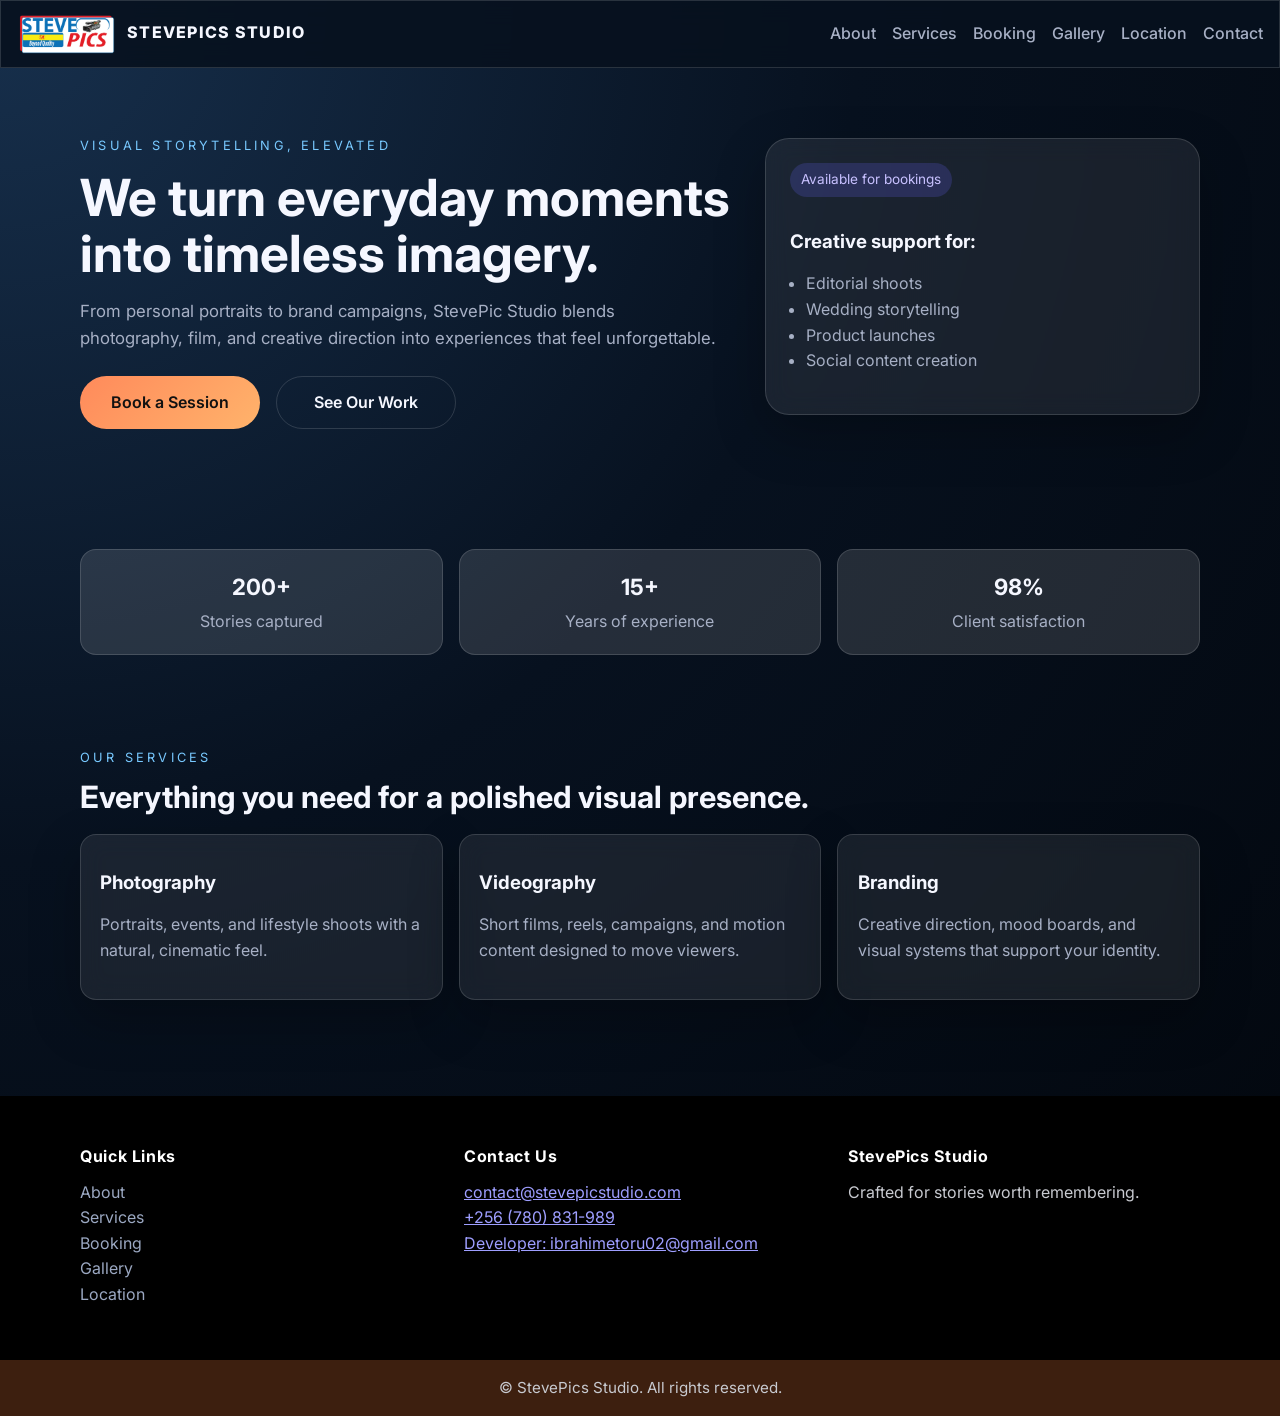
==== index.html @ 47b2e2d0 "Add files via upload" ====
<!DOCTYPE html>
<html lang="en">
  <head>
    <meta charset="UTF-8" />
    <meta name="viewport" content="width=device-width, initial-scale=1.0" />
    <title>StevePics Studio</title>
    <meta
      name="description"
      content="StevePic Studio creates vivid photography, cinematic video, and bold visual branding."
    />
    <link rel="preconnect" href="https://fonts.googleapis.com" />
    <link rel="preconnect" href="https://fonts.gstatic.com" crossorigin />
    <link
      href="https://fonts.googleapis.com/css2?family=Inter:wght@400;500;600;700;800&display=swap"
      rel="stylesheet"
    />
    <link rel="stylesheet" href="styles.css" />
  </head>
  <body class="page-home">
    <header id="top" class="hero">
      <nav class="nav container" aria-label="Primary navigation">
        <a class="brand" href="#top"><img src="logo.png" alt="StevePics Studio logo" class="logo"/>StevePics Studio</a>
        <button class="menu-toggle" aria-label="Toggle navigation" aria-expanded="false">
          <span></span>
          <span></span>
          <span></span>
        </button>
        <div class="nav-links">
          <a href="about.html">About</a>
          <a href="services.html">Services</a>
          <a href="booking.html">Booking</a>
          <a href="gallery.html">Gallery</a>
          <a href="location.html">Location</a>
          <a href="contact.html">Contact</a>
        </div>
      </nav>

      <div class="container hero-content">
        <div class="hero-copy">
          <p class="eyebrow">Visual storytelling, elevated</p>
          <h1>We turn everyday moments into timeless imagery.</h1>
          <p class="hero-text">
            From personal portraits to brand campaigns, StevePic Studio blends photography,
            film, and creative direction into experiences that feel unforgettable.
          </p>
          <div class="hero-actions">
            <a class="btn btn-primary" href="booking.html">Book a Session</a>
            <a class="btn btn-secondary" href="gallery.html">See Our Work</a>
          </div>
        </div>

        <div class="hero-card" aria-label="Studio highlights">
          <div class="card-pill">Available for <span id="year"></span>  bookings</div>
          <h3>Creative support for:</h3>
          <ul>
            <li>Editorial shoots</li>
            <li>Wedding storytelling</li>
            <li>Product launches</li>
            <li>Social content creation</li>
          </ul>
        </div>
      </div>
    </header>

    <main>
      <section class="section container stats">
        <div>
          <strong>200+</strong>
          <span>Stories captured</span>
        </div>
        <div>
          <strong>15+</strong>
          <span>Years of experience</span>
        </div>
        <div>
          <strong>98%</strong>
          <span>Client satisfaction</span>
        </div>
      </section>

      <section id="services" class="section container">
        <div class="section-heading">
          <p class="eyebrow">Our services</p>
          <h2>Everything you need for a polished visual presence.</h2>
        </div>
        <div class="card-grid">
          <article class="info-card">
            <h3>Photography</h3>
            <p>Portraits, events, and lifestyle shoots with a natural, cinematic feel.</p>
          </article>
          <article class="info-card">
            <h3>Videography</h3>
            <p>Short films, reels, campaigns, and motion content designed to move viewers.</p>
          </article>
          <article class="info-card">
            <h3>Branding</h3>
            <p>Creative direction, mood boards, and visual systems that support your identity.</p>
          </article>
        </div>
      </section>

      <!-- Portfolio section removed per request; work is showcased on the Gallery page -->

    </main>

   <footer class="footer">
  <div class="container footer-content">
    <div class="footer-grid">
      <div>
        <div class="footer-heading">Quick Links</div>
        <div class="footer-links">
          <a href="about.html">About</a><br />
          <a href="services.html">Services</a><br />
          <a href="booking.html">Booking</a><br />
          <a href="gallery.html">Gallery</a><br />
          <a href="location.html">Location</a>
        </div>
      </div>
      <div>
        <div class="footer-heading">Contact Us</div>
        <div>
          <a href="mailto:contact@stevepicstudio.com">contact@stevepicstudio.com</a><br />
          <a href="https://wa.me/+256780831989" target="_blank" rel="noopener noreferrer">+256 (780) 831-989</a><br />
          <a href="mailto:ibrahimetoru02@gmail.com">Developer: ibrahimetoru02@gmail.com</a>
        </div>
      </div>
      <div>
        <div class="footer-heading">StevePics Studio</div>
        <div>Crafted for stories worth remembering.</div>
      </div>
    </div>
  </div>
      <div class="footer-bottom">
        &copy; <span id="year"></span> StevePics Studio. All rights reserved.
      </div>
---- styles.css ----
:root {
  color-scheme: dark;
  --bg: #07111f;
  --panel: rgba(255, 255, 255, 0.08);
  --panel-strong: rgba(255, 255, 255, 0.12);
  --text: #f5f7ff;
  --muted: #a7b0c5;
  --accent: #ff8a5b;
  --accent-2: #6c63ff;
  --border: rgba(255, 255, 255, 0.14);
}

* {
  box-sizing: border-box;
}

html,
body {
  min-height: 100%;
}

body {
  margin: 0;
  display: flex;
  flex-direction: column;
  min-height: 100vh;
  font-family: 'Inter', sans-serif;
  color: var(--text);
  background: radial-gradient(circle at top left, #17304d 0%, var(--bg) 45%, #02060c 100%);
  line-height: 1.6;
}

main {
  flex: 1;
  padding-bottom: 3rem;
}

img {
  max-width: 100%;
 
  
}

.container {
  width: min(1120px, calc(100% - 2rem));
  margin: 0 auto;
}

.hero {
  padding: 0 0 4.5rem;
  margin-top: 0;
}

.nav {
  display: flex;
  justify-content: space-between;
  align-items: center;
  padding: 0.8rem 1rem;
  border: 1px solid var(--border);
  border-radius: 0;
  background: rgba(7, 17, 31, 0.9);
  backdrop-filter: blur(12px);
}

/* Make the nav full width while keeping inner container spacing */
.nav.container {
  width: 100%;
  max-width: none;
  margin: 0;
  padding-left: 1rem;
  padding-right: 1rem;
  border-radius: 0;
}

.page-home .nav {
  background: rgba(7, 17, 31, 0.9);
}

.page-about .nav {
  background: rgba(30, 40, 55, 0.95);
}

.page-services .nav {
  background: rgba(20, 30, 45, 0.95);
}

.page-booking .nav {
  background: rgba(18, 24, 40, 0.95);
}

.page-gallery .nav {
  background: rgba(12, 20, 30, 0.95);
}

.brand {
  color: var(--text);
  text-decoration: none;
  font-weight: 800;
  letter-spacing: 0.08em;
  text-transform: uppercase;
}

.brand img,
.logo {
  height:40px;
  display: inline-block;
  vertical-align: middle;
  margin-right: 0.6rem;
}

.nav-links {
  display: flex;
  gap: 1rem;
  align-items: center;
}

.nav-links a {
  color: var(--muted);
  text-decoration: none;
  font-weight: 500;
  transition: color 180ms ease;
}

.nav-links a:hover {
  color: var(--text);
}

.nav-links a.active {
  background: #000;
  color: #fff;
  font-weight: 700;
  padding: 0.55rem 0.9rem;
  border-radius: 0.75rem;
}

.menu-toggle {
  display: none;
  flex-direction: column;
  gap: 0.24rem;
  border: 0;
  background: transparent;
  padding: 0.25rem;
  cursor: pointer;
}

.menu-toggle span {
  width: 1.4rem;
  height: 2px;
  background: var(--text);
  display: block;
}

.hero-content {
  display: grid;
  grid-template-columns: 1.2fr 0.8fr;
  gap: 2rem;
  align-items: center;
  padding-top: 3.5rem;
}

.eyebrow {
  text-transform: uppercase;
  letter-spacing: 0.25em;
  font-size: 0.8rem;
  color: #78c9ff;
  margin-bottom: 0.75rem;
}

h1,
h2,
h3 {
  line-height: 1.1;
}

h1 {
  font-size: clamp(2.2rem, 4vw, 4rem);
  margin: 0 0 1rem;
}

.hero-text {
  font-size: 1.05rem;
  color: var(--muted);
  max-width: 640px;
}

.hero-actions {
  display: flex;
  gap: 1rem;
  flex-wrap: wrap;
  margin-top: 1.5rem;
}

.btn {
  display: inline-flex;
  width: auto;
  min-width: 180px;
  padding: 0.8rem 1.2rem;
  justify-content: center;
  align-items: center;
  border-radius: 999px;
  text-align: center;
  text-decoration: none;
  font-weight: 600;
  transition: transform 200ms ease, background 200ms ease;
}
.form-control{
  height: 50px;
  padding: 10px;
  font-size: 16px;
}

.btn:hover {
  transform: translateY(-2px);
}

@media (max-width: 500px) {
  .btn {
    width: 100%;
    max-width: 100%;
  }
}

.btn-primary {
  background: linear-gradient(135deg, var(--accent), #ffb36b);
  color: #111;
}
.btn-primary:hover {
  background: linear-gradient(135deg, #81b604, var(--accent));
}
.btn-secondary {
  background: transparent;
  color: var(--text);
  border: 1px solid var(--border);
}

.hero-card,
.info-card,
.portfolio-card,
.contact-form {
  background: var(--panel);
  border: 1px solid var(--border);
  box-shadow: 0 20px 50px rgba(0, 0, 0, 0.25);
  backdrop-filter: blur(12px);
}

.hero-card {
  padding: 1.5rem;
  border-radius: 1.5rem;
}

.card-pill {
  display: inline-block;
  padding: 0.4rem 0.7rem;
  border-radius: 999px;
  background: rgba(108, 99, 255, 0.2);
  color: #c8c1ff;
  font-size: 0.85rem;
  margin-bottom: 1rem;
}

.hero-card ul {
  padding-left: 1rem;
  color: var(--muted);
}

.section {
  padding: 2rem 0 3rem;
}

.stats {
  display: grid;
  grid-template-columns: repeat(3, 1fr);
  gap: 1rem;
  margin-top: 1rem;
}

.stats > div {
  padding: 1.2rem;
  border-radius: 1rem;
  background: var(--panel-strong);
  border: 1px solid var(--border);
  text-align: center;
}

.stats strong {
  display: block;
  font-size: 1.4rem;
  margin-bottom: 0.25rem;
}

.stats span {
  color: var(--muted);
}

.section-heading {
  margin-bottom: 1.25rem;
}

.section-heading h2 {
  font-size: clamp(1.5rem, 2.4vw, 2.2rem);
  margin: 0;
}

.card-grid,
.portfolio-grid {
  display: grid;
  grid-template-columns: repeat(3, 1fr);
  gap: 1rem;
}

.service-highlight-section {
  margin-top: 2rem;
}

.service-highlight-grid {
  display: grid;
  grid-template-columns: minmax(0, 1.1fr) minmax(0, 0.9fr);
  gap: 1.5rem;
  align-items: center;
}




/* banner image */
.service-highlight-image img {

  height: 400px;
  border-radius: 10px;
  display: block;
  box-shadow: 0 20px 50px rgba(0, 0, 0, 0.25);
  object-fit: contain;
}

.service-highlight-grid ul {
  list-style: disc inside;
  margin-top: 1rem;
  color: var(--muted);
}

.info-card,
.portfolio-card {
  padding: 1.2rem;
  border-radius: 1rem;
}

.map-container {
  margin-top: 1.5rem;
  border: 1px solid rgba(255, 255, 255, 0.12);
  border-radius: 1rem;
  overflow: hidden;
  background: rgba(0, 0, 0, 0.8);
}

.map-container iframe {
  width: 100%;
  min-height: 420px;
  border: 0;
  display: block;
}

.info-card p,
.portfolio-card p {
  color: var(--muted);
}

.contact {
  display: grid;
  gap: 1rem;
}

.contact-form {
  display: grid;
  gap: 0.9rem;
  padding: 1.2rem;
  border-radius: 1rem;
}

.contact-form input,
.contact-form textarea {
  border: 1px solid var(--border);
  border-radius: 0.8rem;
  padding: 0.85rem 1rem;
  background: rgba(255, 255, 255, 0.04);
  color: var(--text);
  font: inherit;
}

.contact-form input:focus,
.contact-form textarea:focus {
  outline: 2px solid rgba(255, 138, 91, 0.45);
  border-color: var(--accent);
}

.contact-form input::placeholder,
.contact-form textarea::placeholder {
  color: #9ba8c2;
}

.form-message {
  min-height: 1.2rem;
  margin: 0;
  font-size: 0.95rem;
}

.form-message.success {
  color: #8dffb2;
}

.form-message.error {
  color: #ff9b9b;
}

.form-message.info {
  color: #b7cdff;
}

/* Contact icons removed per user preference; text links are used instead */

.reveal {
  opacity: 0;
  transform: translateY(20px);
  transition: opacity 600ms ease, transform 600ms ease;
}

.reveal.is-visible {
  opacity: 1;
  transform: translateY(0);
}

.back-to-top {
  position: fixed;
  right: 1rem;
  bottom: 1rem;
  border: 0;
  border-radius: 999px;
  width: 2.8rem;
  height: 2.8rem;
  background: linear-gradient(135deg, var(--accent), var(--accent-2));
  color: white;
  cursor: pointer;
  font-size: 1.2rem;
  box-shadow: 0 12px 24px rgba(0, 0, 0, 0.3);
  opacity: 0;
  pointer-events: none;
  transition: opacity 220ms ease, transform 220ms ease;
}

.back-to-top.show {
  opacity: 1;
  pointer-events: auto;
}

.back-to-top:hover {
  transform: translateY(-2px);
}

.footer {
  padding: 3rem 0 0;
  color: #c8cad0;
  background: #000;
  text-align: left;
  margin-top: auto;
}

.footer .footer-content {
  padding: 0 0 2rem;
}

.footer .footer-grid {
  display: grid;
  grid-template-columns: repeat(3, minmax(0, 1fr));
  gap: 2rem;
  align-items: start;
}

.footer .footer-heading {
  color: #fff;
  font-weight: 700;
  margin-bottom: 0.65rem;
  letter-spacing: 0.04em;
}

.footer .footer-links a,
.footer .footer-links a:visited {
  color: #9ba8c2;
  text-decoration: none;
}

.footer .footer-links a:hover {
  color: #fff;
}

.footer small,
.footer p,
.footer div {
  color: #c8cad0;
}

.footer-bottom {
  background: #3d1f0f;
  padding: 1rem 0;
  text-align: center;
  color: #f4e7d3;
  font-size: 0.95rem;
  margin-top: 20px;
  margin-bottom: 0;
}

.footer-bottom a {
  color: #f4e7d3;
  text-decoration: none;
}

@media (max-width: 820px) {
  .footer .footer-grid {
    grid-template-columns: 1fr;
  }
}

@media (max-width: 820px) {
  .hero-content,
  .card-grid,
  .portfolio-grid,
  .stats,
  .service-highlight-grid {
    grid-template-columns: 1fr;
  }

  .service-highlight-image {
    order: 2;
    width: 100%;
  }

  .service-highlight-image img {
    width: 100%;
    max-height: 420px;
    object-fit: cover;
  }

  .nav {
    border-radius: 1rem;
    flex-direction: column;
    gap: 0.7rem;
  }

  .menu-toggle {
    display: flex;
  }

  .nav {
    align-items: center;
    justify-content: space-between;
    position: relative;
    z-index: 9998;
  }

  .nav-links {
    display: none;
    position: fixed;
    top: 0;
    left: 0;
    width: 100%;
    height: 75vh;
    padding: 4.5rem 1.5rem 1.5rem;
    flex-direction: column;
    gap: 1rem;
    align-items: stretch;
    background: rgba(0, 0, 0, 0.95);
    z-index: 100000;
    overflow-y: auto;
    border-bottom-left-radius: 1.2rem;
    border-bottom-right-radius: 1.2rem;
  }

  .nav-panel {
    width: 100%;
    padding: 0;
    flex-direction: column;
    gap: 1rem;
    background: transparent;
    border: none;
    box-shadow: none;
    position: relative;
    z-index: 100001;
    overflow: visible;
  }

  .nav-links.open {
    display: flex;
  }

  .nav-links a {
    width: 100%;
    padding: 0.85rem 1rem;
    border-radius: 0.85rem;
    background: rgba(255, 255, 255, 0.04);
  }

  .nav-links a.active,
  .nav-links a:hover {
    background: rgba(255, 255, 255, 0.12);
  }
}
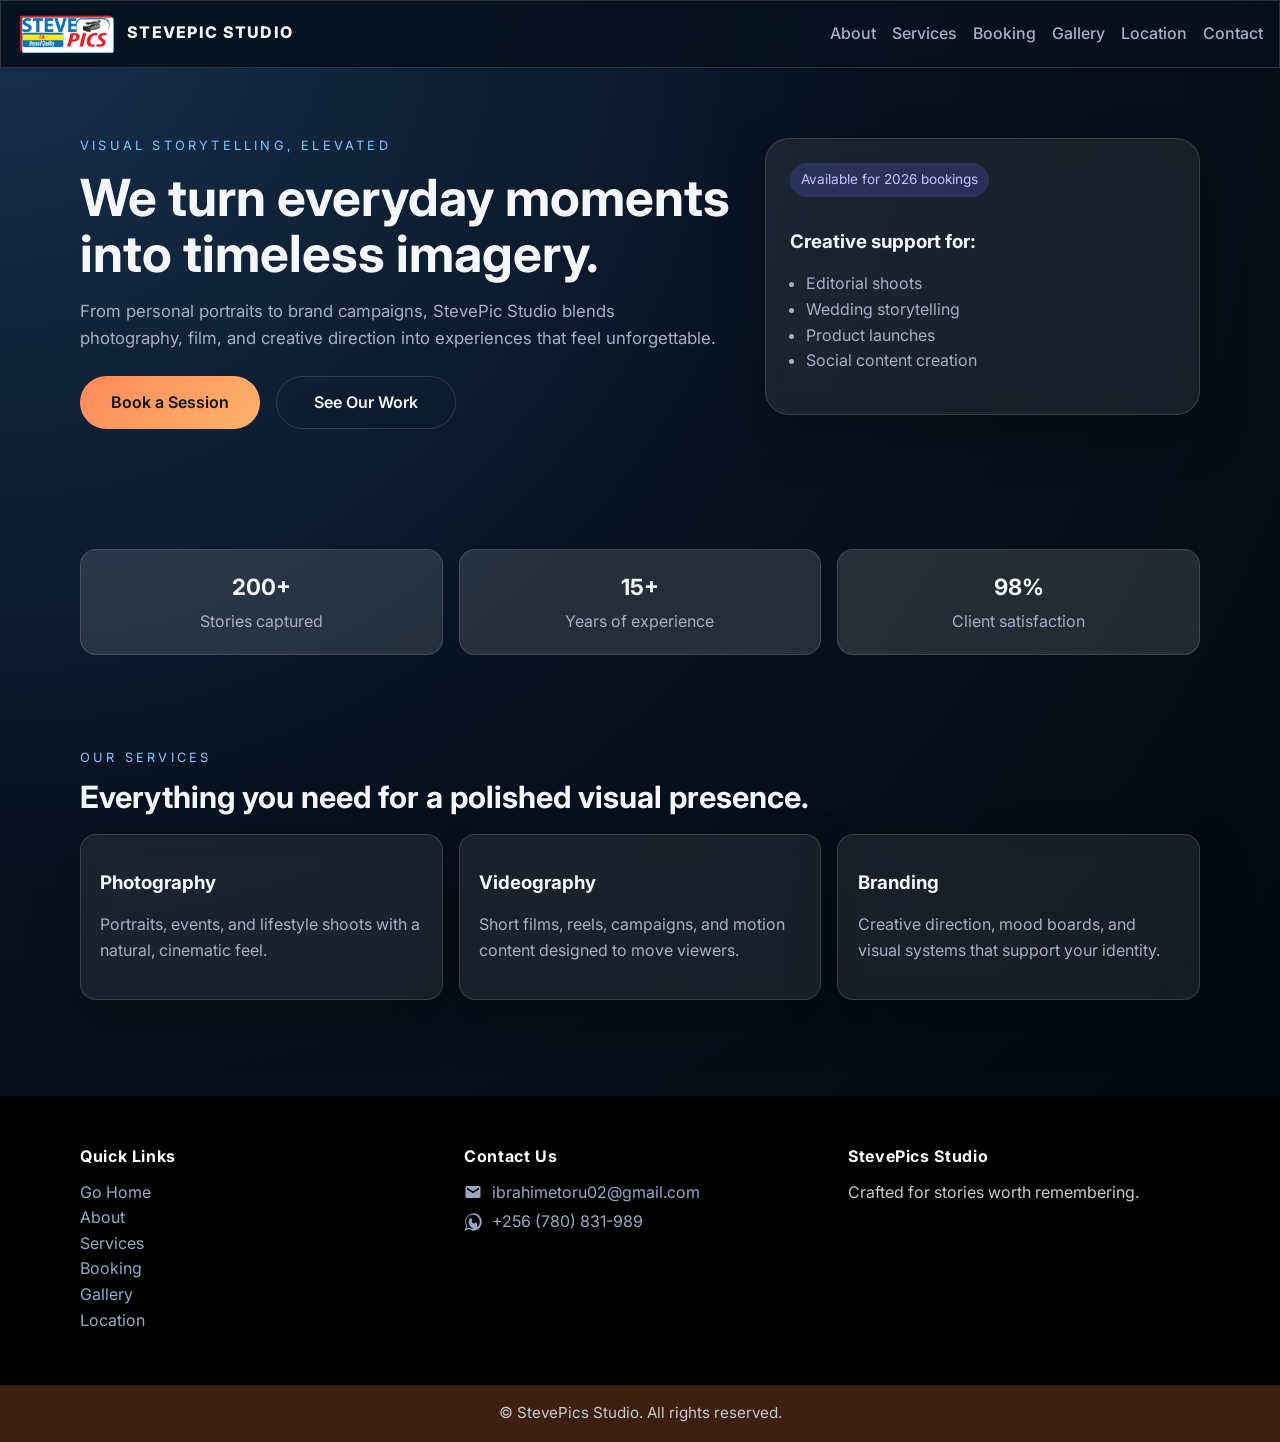
==== commit 371308ce: "Add files via upload" ====
--- a/index.html
+++ b/index.html
@@ -19,7 +19,8 @@
   <body class="page-home">
     <header id="top" class="hero">
       <nav class="nav container" aria-label="Primary navigation">
-        <a class="brand" href="#top"><img src="logo.png" alt="StevePics Studio logo" class="logo"/>StevePics Studio</a>
+        <a class="brand" href="#top">
+         <img src="stevePics studio lira logo.png" alt="StevePic Studio logo" class="logo"/>StevePic Studio</a>
         <button class="menu-toggle" aria-label="Toggle navigation" aria-expanded="false">
           <span></span>
           <span></span>
@@ -103,33 +104,52 @@
 
     </main>
 
-   <footer class="footer">
-  <div class="container footer-content">
-    <div class="footer-grid">
-      <div>
-        <div class="footer-heading">Quick Links</div>
-        <div class="footer-links">
-          <a href="about.html">About</a><br />
-          <a href="services.html">Services</a><br />
-          <a href="booking.html">Booking</a><br />
-          <a href="gallery.html">Gallery</a><br />
-          <a href="location.html">Location</a>
+ <footer class="footer">
+      <div class="container footer-content">
+        <div class="footer-grid">
+          <div>
+            <div class="footer-heading">Quick Links</div>
+            <div class="footer-links">
+              <a href="index.html">Go Home</a><br />
+              <a href="about.html">About</a><br />
+              <a href="services.html">Services</a><br />
+              <a href="booking.html">Booking</a><br />
+              <a href="gallery.html">Gallery</a><br>
+              <a href="location.html">Location</a>
+            </div>
+          </div>
+          <div>
+           <div class="footer-heading">Contact Us</div>
+              <div class="contact-info">
+                <a class="contact-item" href="mailto:ibrahimetoru02@gmail.com">
+                  <span class="icon" aria-hidden="true">
+                    <svg viewBox="0 0 24 24" xmlns="http://www.w3.org/2000/svg" aria-hidden="true" focusable="false">
+                      <path d="M20 4H4a2 2 0 0 0-2 2v12a2 2 0 0 0 2 2h16a2 2 0 0 0 2-2V6a2 2 0 0 0-2-2zm0 4.5-8 5-8-5V6l8 5 8-5v2.5z"/>
+                    </svg>
+                  </span>
+                  <span class="contact-text">ibrahimetoru02@gmail.com</span>
+                </a><br />
+                <a class="contact-item" href="https://wa.me/256780831989" target="_blank" rel="noopener noreferrer">
+                  <span class="icon" aria-hidden="true">
+                    <svg viewBox="0 0 24 24" xmlns="http://www.w3.org/2000/svg" aria-hidden="true" focusable="false">
+                      <path d="M20.52 3.48A11.86 11.86 0 0 0 12 .5 11.6 11.6 0 0 0 1.5 11.6c0 2.07.54 4 1.5 5.73L.5 23.5l6.5-2.2A11.6 11.6 0 0 0 12 23.5c6.4 0 11.63-5.2 11.63-11.6 0-3.1-1.22-5.9-3.11-7.78zM12 21a9.3 9.3 0 0 1-4.68-1.28l-.34-.2-3.86 1.31 1.32-3.76-.22-.36A9.2 9.2 0 1 1 21 12 9.27 9.27 0 0 1 12 21zm5.2-7.3c-.28-.14-1.66-.82-1.92-.91s-.42-.14-.6.14-.69.91-.85 1.1-.31.21-.59.07a6.2 6.2 0 0 1-1.82-1.12 6.98 6.98 0 0 1-1.29-1.61c-.14-.28 0-.43.11-.56.11-.11.28-.31.42-.47.14-.16.19-.28.28-.47.09-.19 0-.35-.07-.49s-.6-1.46-.82-2c-.22-.53-.43-.46-.6-.47-.14 0-.31 0-.47 0s-.49.07-.75.35a3.2 3.2 0 0 0-1 1.2c-.35.61-1.02 1.84-1.02 3.45s1.05 4 1.2 4.28c.14.28 2.07 3.3 5.02 4.62 2.95 1.31 2.95.87 3.48.81.53-.07 1.66-.68 1.9-1.33.22-.61.22-1.13.15-1.24-.07-.11-.28-.16-.56-.3z"/>
+                    </svg>
+                  </span>
+                  <span class="contact-text">+256 (780) 831-989</span>
+                </a>
+              </div>
+          </div>
+          <div>
+            <div class="footer-heading">StevePics Studio</div>
+            <div>Crafted for stories worth remembering.</div>
+          </div>
         </div>
       </div>
-      <div>
-        <div class="footer-heading">Contact Us</div>
-        <div>
-          <a href="mailto:contact@stevepicstudio.com">contact@stevepicstudio.com</a><br />
-          <a href="https://wa.me/+256780831989" target="_blank" rel="noopener noreferrer">+256 (780) 831-989</a><br />
-          <a href="mailto:ibrahimetoru02@gmail.com">Developer: ibrahimetoru02@gmail.com</a>
-        </div>
-      </div>
-      <div>
-        <div class="footer-heading">StevePics Studio</div>
-        <div>Crafted for stories worth remembering.</div>
-      </div>
-    </div>
-  </div>
       <div class="footer-bottom">
         &copy; <span id="year"></span> StevePics Studio. All rights reserved.
       </div>
+    </footer>
+
+  <script src="script.js"></script>
+</body>
+</html>
--- a/styles.css
+++ b/styles.css
@@ -386,6 +386,25 @@
   font: inherit;
 }
 
+.contact-form .date-field {
+  display: flex;
+  align-items: center;
+  gap: 0.75rem;
+  width: 100%;
+  flex-wrap: nowrap;
+}
+
+.contact-form .date-label {
+  color: #9ba8c2;
+  font-size: 0.95rem;
+  white-space: nowrap;
+}
+
+.contact-form .date-field input {
+  flex: 1;
+  min-width: 0;
+}
+
 .contact-form input:focus,
 .contact-form textarea:focus {
   outline: 2px solid rgba(255, 138, 91, 0.45);
@@ -397,6 +416,16 @@
   color: #9ba8c2;
 }
 
+@media (max-width: 480px) {
+  .contact-form .date-field {
+    gap: 0.5rem;
+  }
+
+  .contact-form .date-label {
+    font-size: 0.9rem;
+  }
+}
+
 .form-message {
   min-height: 1.2rem;
   margin: 0;
@@ -415,8 +444,34 @@
   color: #b7cdff;
 }
 
-/* Contact icons removed per user preference; text links are used instead */
-
+.contact-item {
+  display: inline-flex;
+  gap: 0.6rem;
+  align-items: center;
+  color: #9ba8c2;
+  text-decoration: none;
+}
+.contact-item .icon {
+  display: inline-flex;
+  width: 18px;
+  height: 18px;
+  flex: 0 0 18px;
+  align-items: center;
+  justify-content: center;
+  color: #9ba8c2;
+}
+.contact-item svg {
+  width: 18px;
+  height: 18px;
+  display: block;
+  fill: currentColor;
+}
+.contact-item:hover,
+.contact-item:focus {
+  color: #fff;
+}
+
+/* End footer contact icons */
 .reveal {
   opacity: 0;
   transform: translateY(20px);
@@ -506,6 +561,14 @@
   margin-top: 20px;
   margin-bottom: 0;
 }
+.contact-info a{
+  text-decoration: none;
+  color: #9ba8c2;
+
+}
+.contact-info a:hover{
+  color: #fff;
+}
 
 .footer-bottom a {
   color: #f4e7d3;
@@ -602,3 +665,11 @@
     background: rgba(255, 255, 255, 0.12);
   }
 }
+
+
+
+.gallery-img img{
+ 
+ 
+  object-fit: cover;
+}
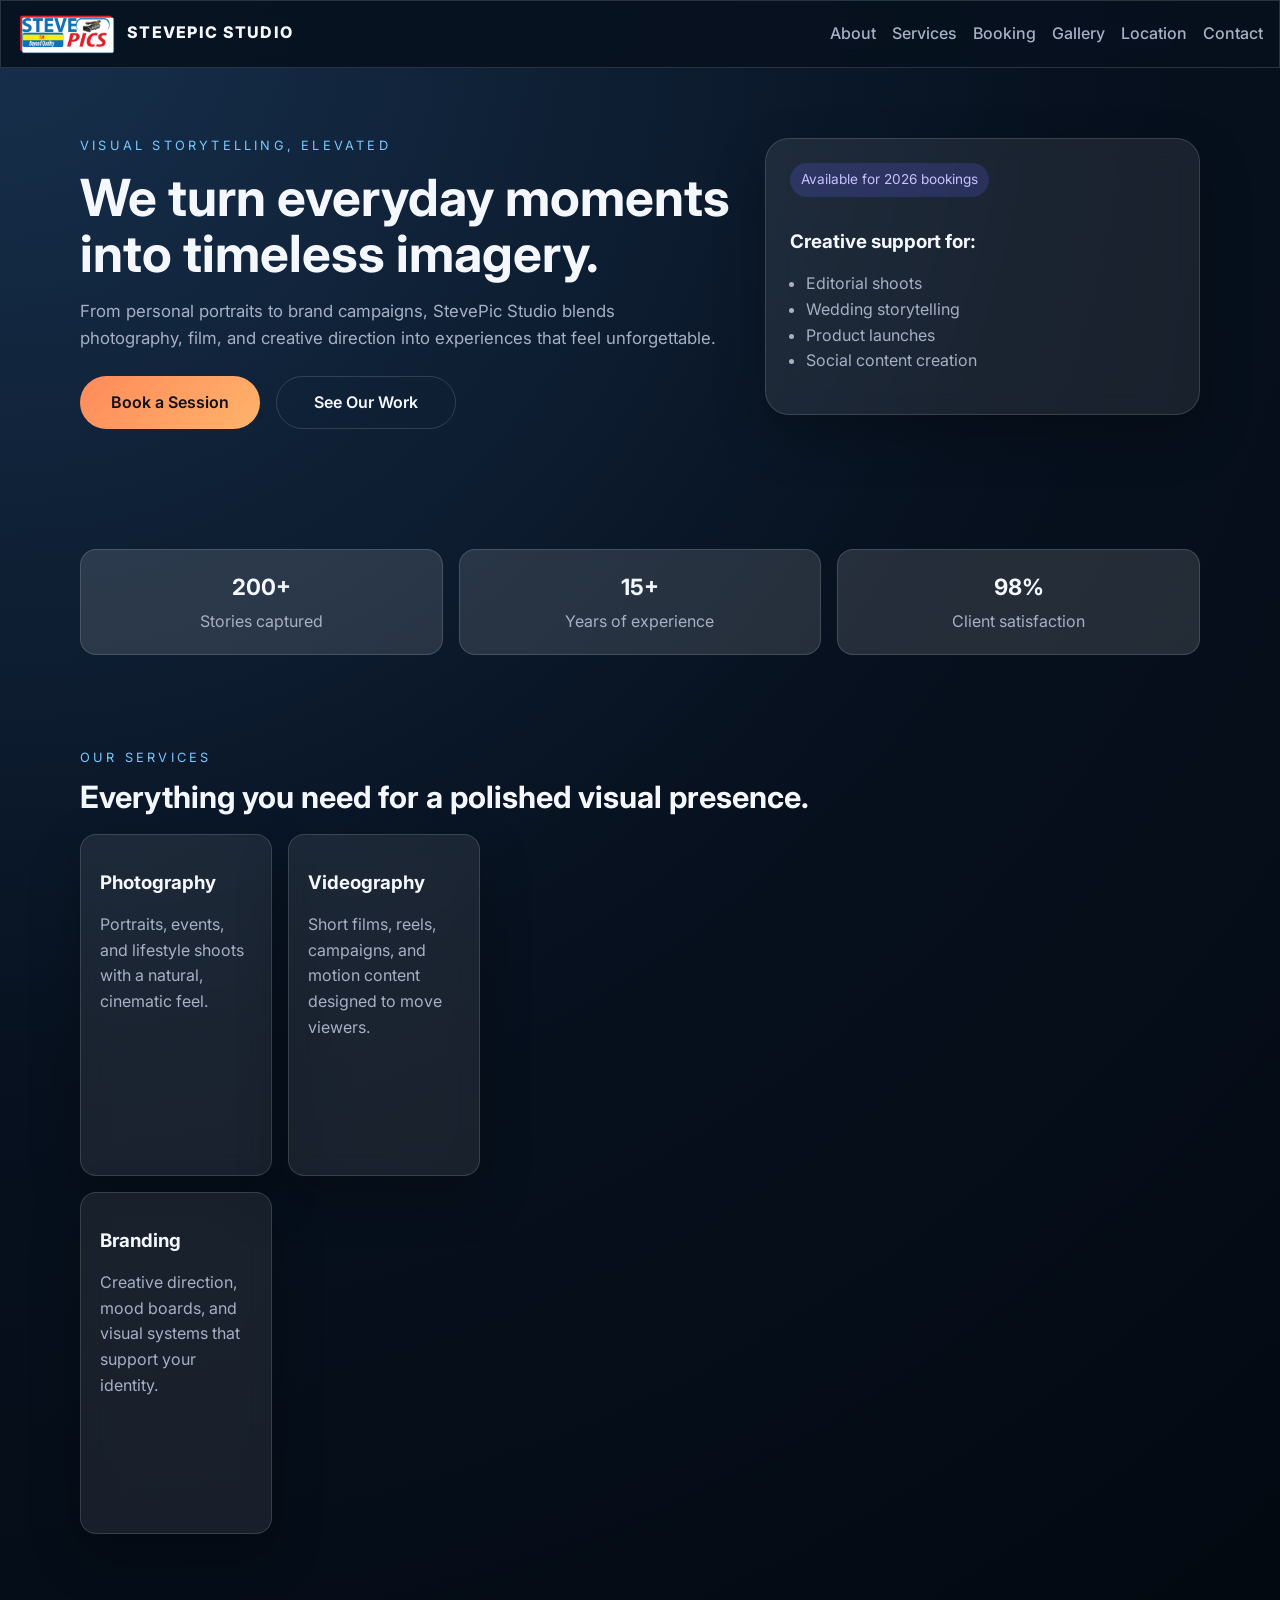
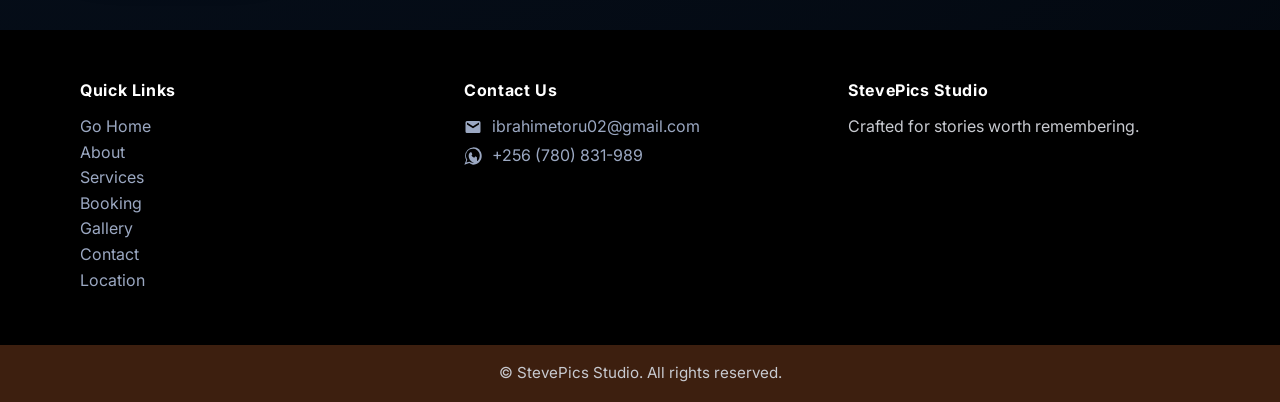
==== commit 9f3812a0: "Add files via upload" ====
--- a/index.html
+++ b/index.html
@@ -3,11 +3,19 @@
   <head>
     <meta charset="UTF-8" />
     <meta name="viewport" content="width=device-width, initial-scale=1.0" />
-    <title>StevePics Studio</title>
-    <meta
-      name="description"
-      content="StevePic Studio creates vivid photography, cinematic video, and bold visual branding."
-    />
+  
+
+
+
+    <title>Stevepics Digital Studio - Photo & Design in Lira</title>
+    <meta 
+    name="description" content="Official website for Stevepics Digital Studio, creates vivid photography, cinematic video, and bold visual branding and Graphic Services in Lira, Uganda.">
+
+
+
+
+
+   
     <link rel="preconnect" href="https://fonts.googleapis.com" />
     <link rel="preconnect" href="https://fonts.gstatic.com" crossorigin />
     <link
@@ -114,7 +122,8 @@
               <a href="about.html">About</a><br />
               <a href="services.html">Services</a><br />
               <a href="booking.html">Booking</a><br />
-              <a href="gallery.html">Gallery</a><br>
+              <a href="gallery.html">Gallery</a><br />
+              <a href="contact.html">Contact</a><br />
               <a href="location.html">Location</a>
             </div>
           </div>
--- a/styles.css
+++ b/styles.css
@@ -304,8 +304,13 @@
 .card-grid,
 .portfolio-grid {
   display: grid;
-  grid-template-columns: repeat(3, 1fr);
+  grid-template-columns: repeat(2, 1fr);
   gap: 1rem;
+
+}
+.card-grid{
+  height: 700px;
+  width: 400px;
 }
 
 .service-highlight-section {
@@ -330,6 +335,27 @@
   display: block;
   box-shadow: 0 20px 50px rgba(0, 0, 0, 0.25);
   object-fit: contain;
+}
+
+/* Responsive adjustments for the service banner */
+@media (max-width: 768px) {
+  .service-highlight-grid {
+    grid-template-columns: 1fr;
+    gap: 1rem;
+  }
+
+  .service-highlight-image {
+    display: block;
+    width: 100%;
+  }
+
+  .service-highlight-image img {
+    height: auto;
+    max-height: 260px;
+    width: 100%;
+    object-fit: contain;
+    border-radius: 8px;
+  }
 }
 
 .service-highlight-grid ul {
@@ -672,4 +698,11 @@
  
  
   object-fit: cover;
+}
+.hero-actions_book {
+  display: flex;
+  gap: 1rem;
+  flex-wrap: wrap;
+  margin-top: 1.5rem;
+  justify-content: center;
 }
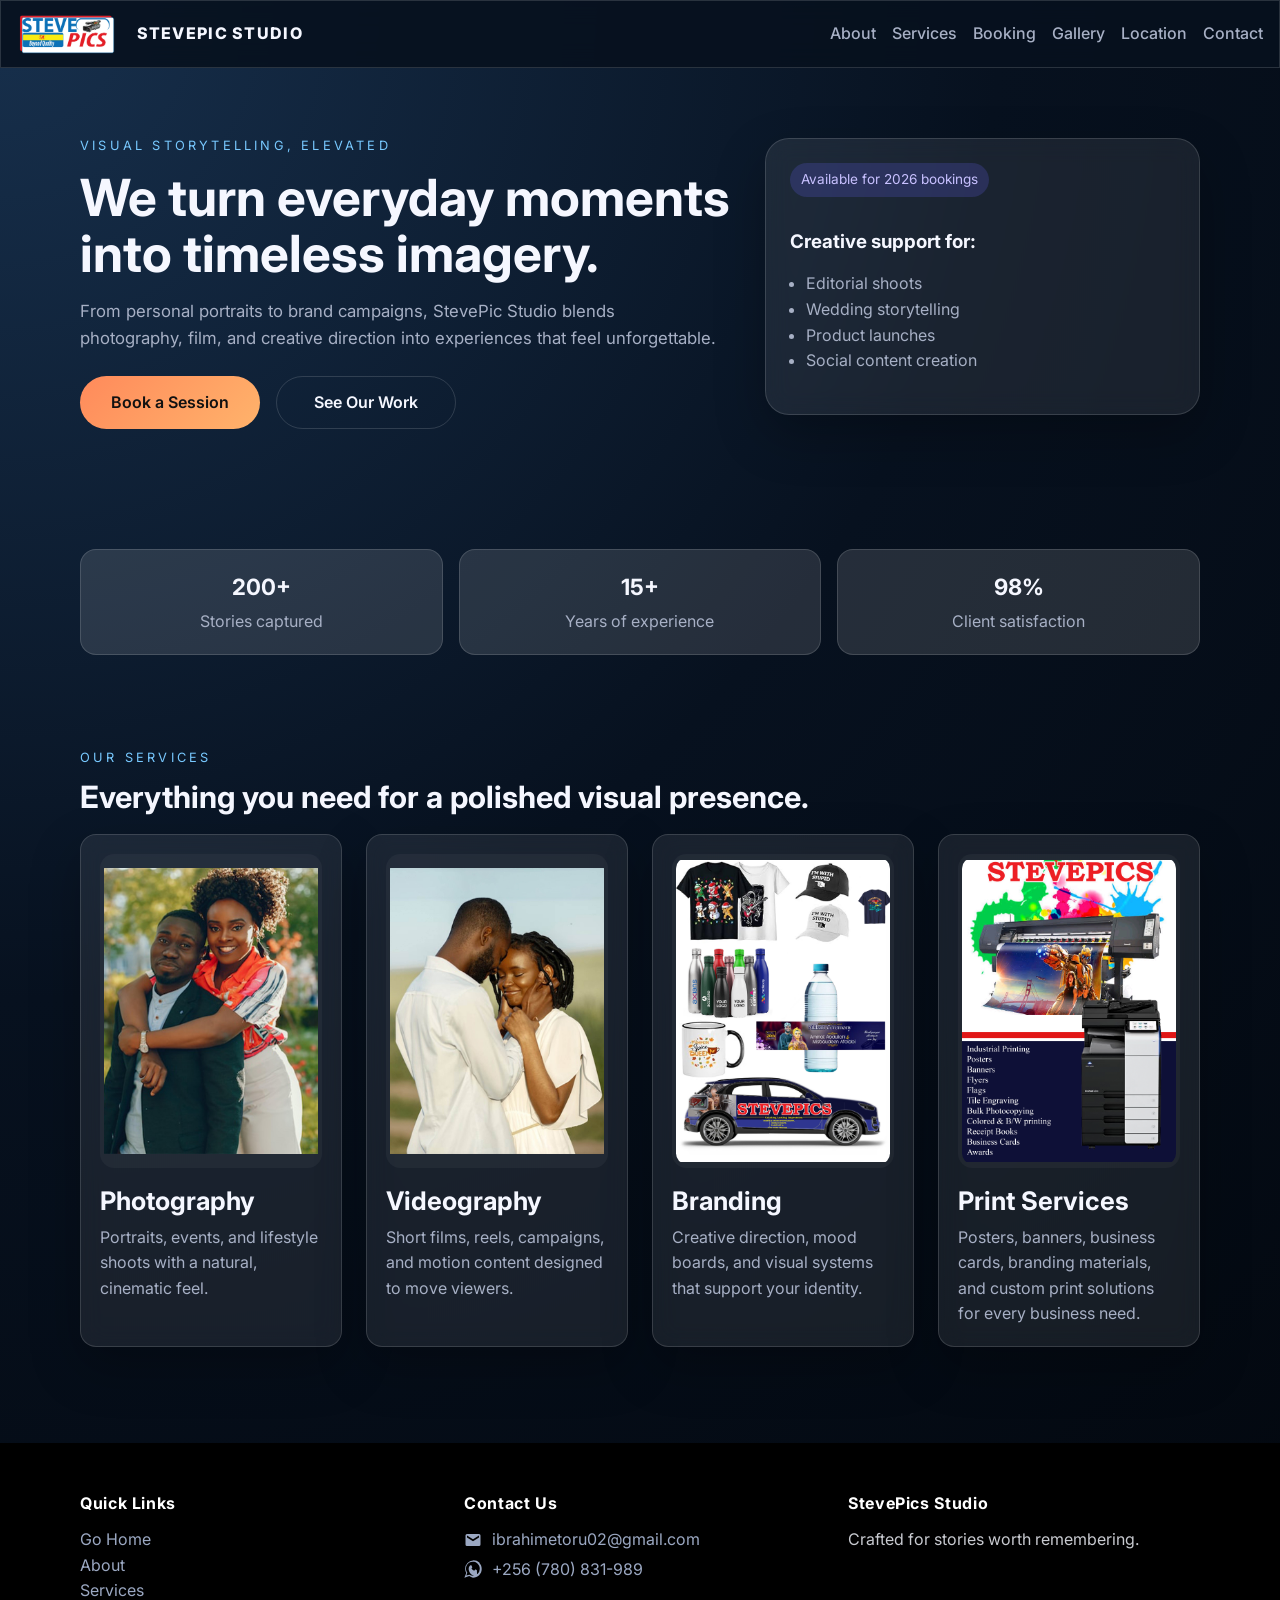
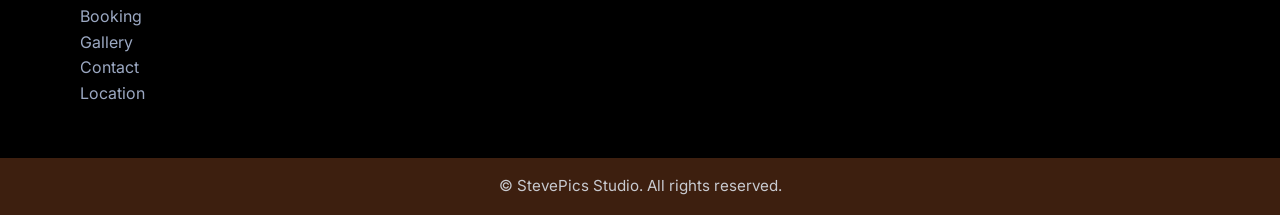
==== commit 0baefd5a: "Add files via upload" ====
--- a/index.html
+++ b/index.html
@@ -92,18 +92,26 @@
           <p class="eyebrow">Our services</p>
           <h2>Everything you need for a polished visual presence.</h2>
         </div>
-        <div class="card-grid">
-          <article class="info-card">
+        <div class="card-grid feature-card-grid">
+          <article class="info-card feature-card">
+            <img src="images/1young-stylish-dark-skinned-couple-standing-sunny-city_1157-14195.jpg" alt="Portrait photography session in a sunny outdoor setting" />
             <h3>Photography</h3>
             <p>Portraits, events, and lifestyle shoots with a natural, cinematic feel.</p>
           </article>
-          <article class="info-card">
+          <article class="info-card feature-card">
+            <img src="images/happy-romantic-couple-hugging in stevepics studio lira.jpg" alt="Creative storytelling and videography coverage" />
             <h3>Videography</h3>
             <p>Short films, reels, campaigns, and motion content designed to move viewers.</p>
           </article>
-          <article class="info-card">
+          <article class="info-card feature-card">
+            <img src="images/best%20vihecle%20and%20product%20branding%20in%20lira.jpg" alt="Branding and product packaging visuals" />
             <h3>Branding</h3>
             <p>Creative direction, mood boards, and visual systems that support your identity.</p>
+          </article>
+          <article class="info-card feature-card">
+            <img src="images/Larger format printing in Stevepics Lira.jpg" alt="Printing and branding services in Lira, Uganda" />
+            <h3>Print Services</h3>
+            <p>Posters, banners, business cards, branding materials, and custom print solutions for every business need.</p>
           </article>
         </div>
       </section>
--- a/styles.css
+++ b/styles.css
@@ -28,6 +28,15 @@
   color: var(--text);
   background: radial-gradient(circle at top left, #17304d 0%, var(--bg) 45%, #02060c 100%);
   line-height: 1.6;
+  overflow-x: hidden;
+}
+
+img,
+video,
+iframe {
+  max-width: 100%;
+  height: auto;
+  display: block;
 }
 
 main {
@@ -93,11 +102,16 @@
 }
 
 .brand {
+  display: inline-flex;
+  align-items: center;
+  gap: 0.6rem;
   color: var(--text);
   text-decoration: none;
   font-weight: 800;
   letter-spacing: 0.08em;
   text-transform: uppercase;
+  max-width: 100%;
+  white-space: normal;
 }
 
 .brand img,
@@ -112,6 +126,7 @@
   display: flex;
   gap: 1rem;
   align-items: center;
+  flex-wrap: wrap;
 }
 
 .nav-links a {
@@ -218,6 +233,20 @@
     width: 100%;
     max-width: 100%;
   }
+
+  .hero-actions,
+  .hero-actions_book {
+    flex-direction: column;
+    align-items: stretch;
+  }
+
+  h1 {
+    font-size: 2.1rem;
+  }
+
+  .section-heading h2 {
+    font-size: 1.8rem;
+  }
 }
 
 .btn-primary {
@@ -306,11 +335,104 @@
   display: grid;
   grid-template-columns: repeat(2, 1fr);
   gap: 1rem;
-
-}
-.card-grid{
-  height: 700px;
-  width: 400px;
+}
+
+.page-about .card-grid {
+  display: grid;
+  grid-template-columns: 1fr;
+  gap: 1.5rem;
+  width: 100%;
+  max-width: 1100px;
+  margin: 0 auto;
+}
+
+.page-about .info-card {
+  min-height: 180px;
+  padding: 2rem 1.5rem;
+  border-radius: 1.5rem;
+  display: flex;
+  flex-direction: column;
+  justify-content: center;
+  background: rgba(255, 255, 255, 0.04);
+  border: 1px solid var(--border);
+}
+
+.page-about .info-card h3 {
+  margin-bottom: 0.75rem;
+  font-size: clamp(1.5rem, 2vw, 2.2rem);
+}
+
+.page-about .info-card p {
+  margin: 0;
+  max-width: 680px;
+  font-size: 1.08rem;
+  color: var(--muted);
+}
+
+.feature-card-grid {
+  grid-template-columns: repeat(4, minmax(0, 1fr));
+  align-items: stretch;
+  gap: 1.5rem;
+}
+
+.feature-card {
+  display: flex;
+  flex-direction: column;
+  overflow: hidden;
+  min-height: 100%;
+  padding: 1rem;
+}
+
+.feature-card img {
+  width: 100%;
+  max-width: 100%;
+  aspect-ratio: 210 / 297;
+  height: auto;
+  object-fit: contain;
+  object-position: center;
+  border-radius: 0.9rem;
+  margin-bottom: 1rem;
+  display: block;
+  background: rgba(255, 255, 255, 0.04);
+  padding: 0.25rem;
+}
+
+.feature-card h3 {
+  margin-top: 0.2rem;
+  margin-bottom: 0.6rem;
+  font-size: clamp(1.2rem, 2vw, 1.7rem);
+}
+
+.feature-card p {
+  margin: 0;
+  color: var(--muted);
+  font-size: 1rem;
+  line-height: 1.6;
+}
+
+@media (max-width: 980px) {
+  .page-about .card-grid {
+    grid-template-columns: repeat(2, minmax(0, 1fr));
+  }
+
+  .feature-card-grid {
+    grid-template-columns: repeat(2, minmax(0, 1fr));
+  }
+}
+
+@media (max-width: 640px) {
+  .page-about .card-grid {
+    grid-template-columns: 1fr;
+  }
+
+  .feature-card-grid {
+    grid-template-columns: 1fr;
+  }
+
+  .page-about .info-card {
+    min-height: 220px;
+    padding: 1.5rem 1.25rem;
+  }
 }
 
 .service-highlight-section {
@@ -410,6 +532,7 @@
   background: rgba(255, 255, 255, 0.04);
   color: var(--text);
   font: inherit;
+  width: 100%;
 }
 
 .contact-form .date-field {
@@ -476,6 +599,8 @@
   align-items: center;
   color: #9ba8c2;
   text-decoration: none;
+  max-width: 100%;
+  overflow-wrap: anywhere;
 }
 .contact-item .icon {
   display: inline-flex;
@@ -605,6 +730,12 @@
   .footer .footer-grid {
     grid-template-columns: 1fr;
   }
+
+  .brand {
+    justify-content: center;
+    width: 100%;
+    text-align: center;
+  }
 }
 
 @media (max-width: 820px) {
@@ -631,6 +762,10 @@
     border-radius: 1rem;
     flex-direction: column;
     gap: 0.7rem;
+  }
+
+  .nav .brand {
+    font-size: 0.9rem;
   }
 
   .menu-toggle {
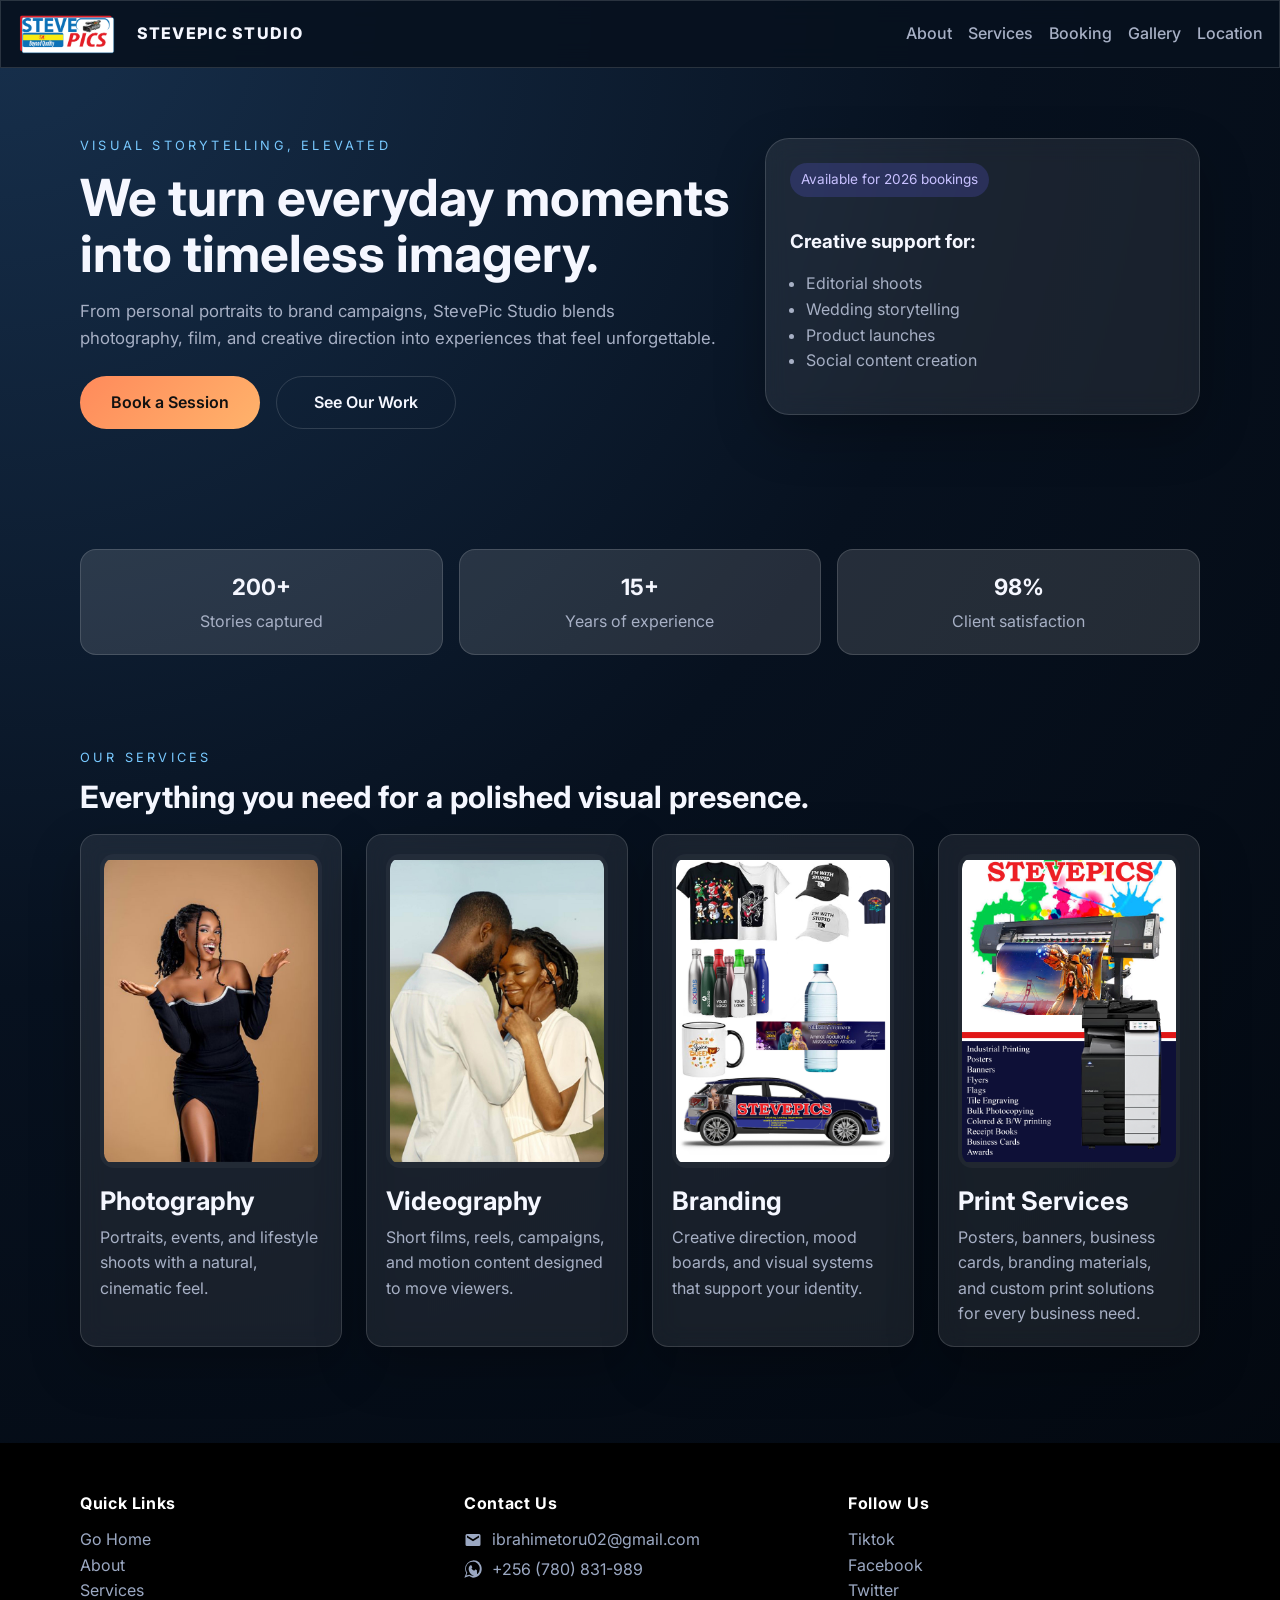
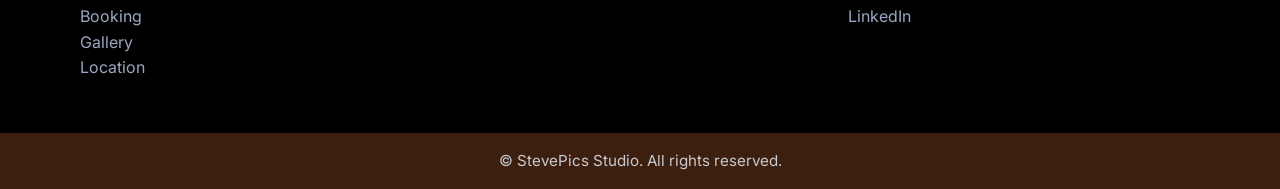
==== commit c72a763a: "Add files via upload" ====
--- a/index.html
+++ b/index.html
@@ -40,7 +40,7 @@
           <a href="booking.html">Booking</a>
           <a href="gallery.html">Gallery</a>
           <a href="location.html">Location</a>
-          <a href="contact.html">Contact</a>
+        
         </div>
       </nav>
 
@@ -94,7 +94,7 @@
         </div>
         <div class="card-grid feature-card-grid">
           <article class="info-card feature-card">
-            <img src="images/1young-stylish-dark-skinned-couple-standing-sunny-city_1157-14195.jpg" alt="Portrait photography session in a sunny outdoor setting" />
+            <img src="images/best potriets and photoshoot in lira uganda.jpeg" alt="Portrait photography session in a sunny outdoor setting" />
             <h3>Photography</h3>
             <p>Portraits, events, and lifestyle shoots with a natural, cinematic feel.</p>
           </article>
@@ -131,7 +131,7 @@
               <a href="services.html">Services</a><br />
               <a href="booking.html">Booking</a><br />
               <a href="gallery.html">Gallery</a><br />
-              <a href="contact.html">Contact</a><br />
+           
               <a href="location.html">Location</a>
             </div>
           </div>
@@ -157,9 +157,18 @@
               </div>
           </div>
           <div>
-            <div class="footer-heading">StevePics Studio</div>
-            <div>Crafted for stories worth remembering.</div>
+            <div class="footer-heading">Follow Us</div>
+            <div class="footer-links">
+              <a href="#">Tiktok</a><br />
+              <a href="#">Facebook</a><br />
+              <a href="#">Twitter</a><br />
+              <a href="#">LinkedIn</a><br />
+              
+            </div>
+            
           </div>
+
+          
         </div>
       </div>
       <div class="footer-bottom">
